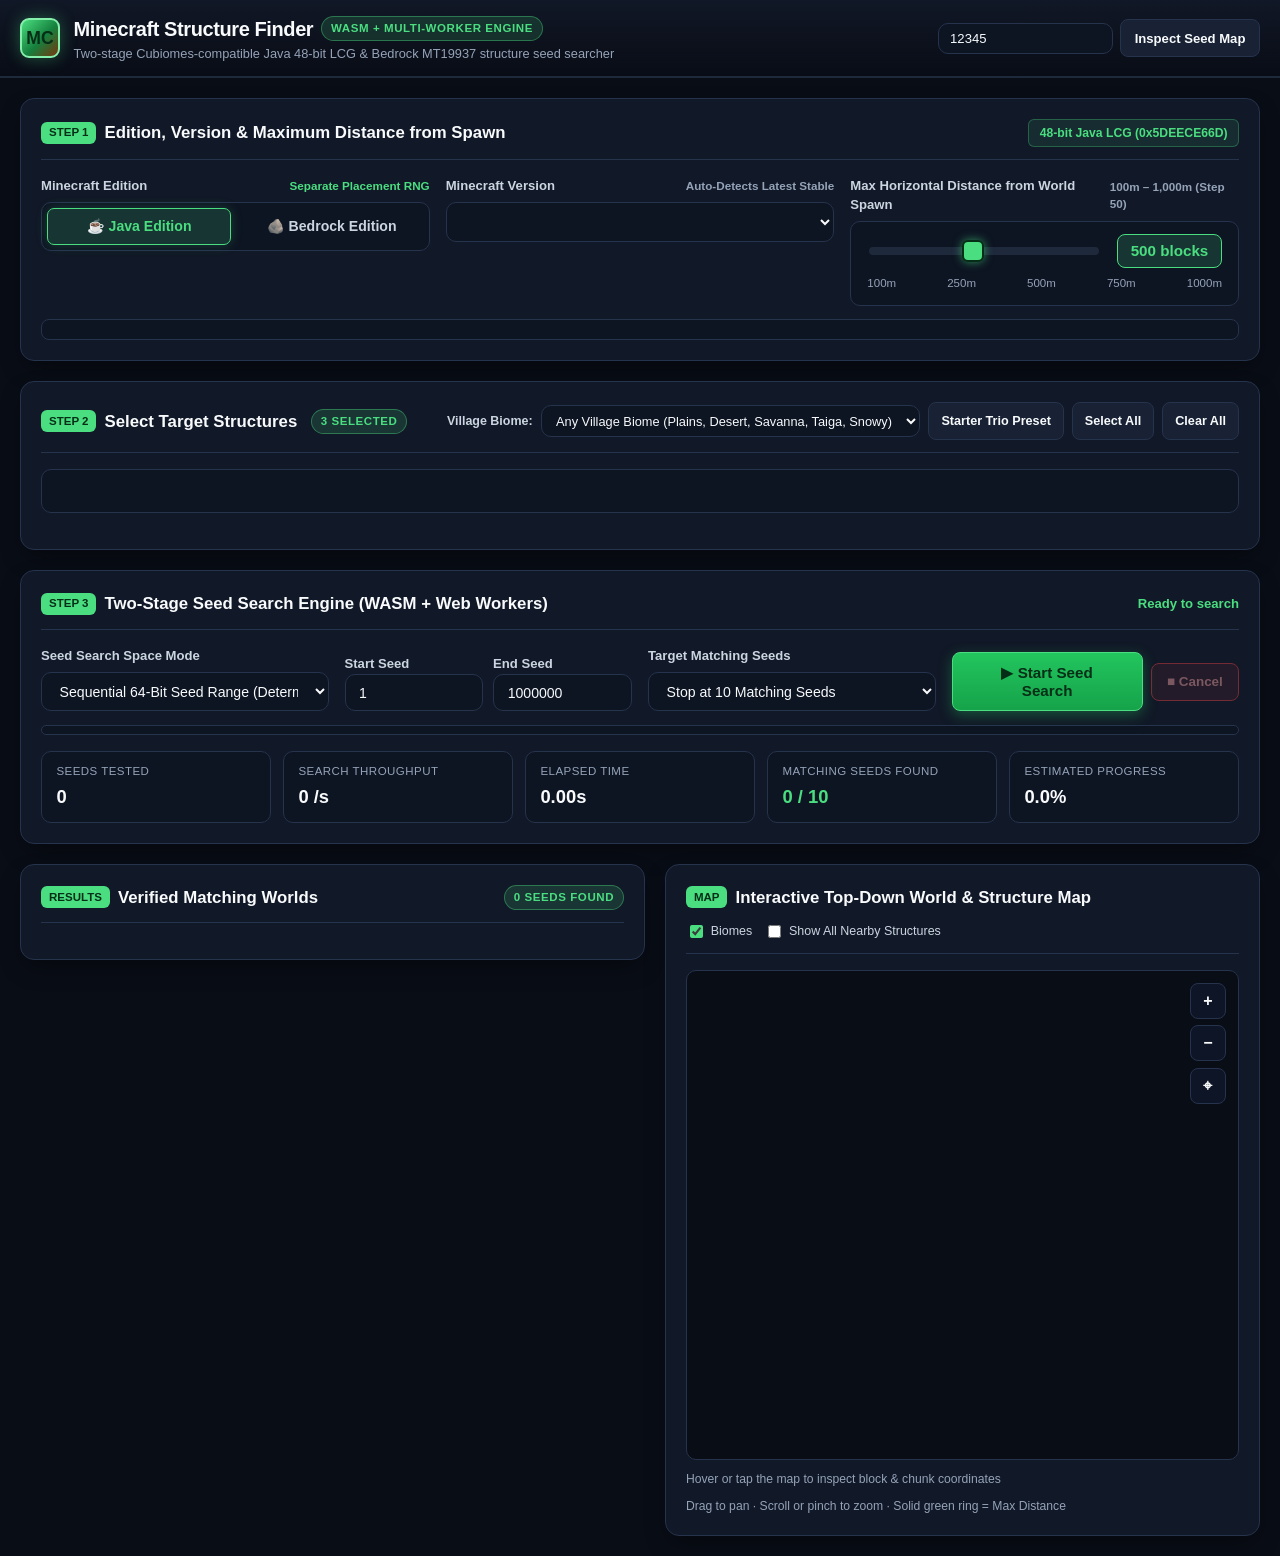
==== index.html @ a179c79e "Add files via upload" ====
<!DOCTYPE html>
<html lang="en">
<head>
  <meta charset="UTF-8" />
  <meta name="viewport" content="width=device-width, initial-scale=1.0" />
  <title>Minecraft Structure Finder — Accurate Java &amp; Bedrock Seed Search Engine</title>
  <link rel="stylesheet" href="styles.css" />
</head>
<body>
  <!-- Sticky Top Navigation Bar -->
  <header class="site-header">
    <div class="header-inner">
      <div class="brand-group">
        <div class="brand-cube" aria-hidden="true">MC</div>
        <div>
          <h1 class="brand-title">
            Minecraft Structure Finder
            <span class="brand-badge">WASM + Multi-Worker Engine</span>
          </h1>
          <p class="brand-subtitle">Two-stage Cubiomes-compatible Java 48-bit LCG &amp; Bedrock MT19937 structure seed searcher</p>
        </div>
      </div>

      <!-- Quick Direct Seed Inspector -->
      <div style="display:flex;align-items:center;gap:0.45rem;flex-wrap:wrap;">
        <input
          type="text"
          id="customInspectSeedInput"
          class="mc-input"
          value="12345"
          placeholder="Inspect specific seed..."
          aria-label="Inspect specific seed"
          style="width:175px;padding:0.45rem 0.7rem;font-size:0.82rem;"
        />
        <button type="button" id="btnInspectCustomSeed" class="mc-btn" style="padding:0.45rem 0.85rem;font-size:0.82rem;">
          Inspect Seed Map
        </button>
      </div>
    </div>
  </header>

  <main class="main-container">
    <!-- STEP 1 & 3: Edition, Version & Distance Configuration -->
    <section class="mc-panel" aria-labelledby="headingConfig">
      <div class="panel-header">
        <h2 id="headingConfig" class="panel-title">
          <span class="step-pill">Step 1</span>
          Edition, Version &amp; Maximum Distance from Spawn
        </h2>
        <span id="activeRngEngineLabel" style="font-size:0.76rem;color:#4ade80;font-weight:600;background:rgba(74,222,128,0.1);padding:0.22rem 0.65rem;border-radius:6px;border:1px solid rgba(74,222,128,0.3);">
          48-bit Java LCG (0x5DEECE66D)
        </span>
      </div>

      <div class="config-grid">
        <!-- Edition Toggle -->
        <div class="control-group">
          <label class="control-label">
            <span>Minecraft Edition</span>
            <span style="color:#4ade80;font-size:0.73rem;">Separate Placement RNG</span>
          </label>
          <div class="edition-toggle" role="group" aria-label="Minecraft Edition Selector">
            <button type="button" id="btnEditionJava" class="edition-btn active">
              <span>☕ Java Edition</span>
            </button>
            <button type="button" id="btnEditionBedrock" class="edition-btn">
              <span>🪨 Bedrock Edition</span>
            </button>
          </div>
        </div>

        <!-- Version Selector -->
        <div class="control-group">
          <label class="control-label" for="versionSelect">
            <span>Minecraft Version</span>
            <span style="color:#94a3b8;font-size:0.73rem;">Auto-Detects Latest Stable</span>
          </label>
          <select id="versionSelect" class="mc-select"></select>
        </div>

        <!-- Distance Slider (100 to 1000 blocks, step 50, default 500) -->
        <div class="control-group">
          <label class="control-label" for="distanceSlider">
            <span>Max Horizontal Distance from World Spawn</span>
            <span style="color:#94a3b8;font-size:0.73rem;">100m – 1,000m (Step 50)</span>
          </label>
          <div class="slider-box">
            <div class="slider-row">
              <input
                type="range"
                id="distanceSlider"
                class="mc-slider"
                min="100"
                max="1000"
                step="50"
                value="500"
              />
              <span id="distanceValueBadge" class="slider-value-badge">500 blocks</span>
            </div>
            <div class="slider-ticks">
              <span>100m</span>
              <span>250m</span>
              <span>500m</span>
              <span>750m</span>
              <span>1000m</span>
            </div>
          </div>
        </div>
      </div>

      <div id="activeVersionNotes" style="margin-top:0.85rem;font-size:0.79rem;color:#cbd5e1;background:#0d1422;padding:0.6rem 0.85rem;border-radius:8px;border:1px solid #26334d;"></div>
    </section>

    <!-- STEP 2: Visual Structure Selector with Authentic Minecraft Thumbnails -->
    <section class="mc-panel" aria-labelledby="headingStructures">
      <div class="panel-header">
        <h2 id="headingStructures" class="panel-title">
          <span class="step-pill">Step 2</span>
          Select Target Structures
          <span id="selectedCountBadge" class="brand-badge" style="margin-left:0.35rem;">3 Selected</span>
        </h2>

        <div class="btn-group">
          <label for="villageVariantSelect" style="font-size:0.78rem;color:#cbd5e1;font-weight:600;">Village Biome:</label>
          <select id="villageVariantSelect" class="mc-select" style="width:auto;padding:0.4rem 0.65rem;font-size:0.8rem;">
            <option value="any">Any Village Biome (Plains, Desert, Savanna, Taiga, Snowy)</option>
            <option value="plains">Plains / Meadow Village Only</option>
            <option value="desert">Desert Village Only</option>
            <option value="savanna">Savanna Village Only</option>
            <option value="taiga">Taiga Village Only</option>
            <option value="snowy">Snowy Village Only</option>
          </select>
          <button type="button" id="btnPresetStarter" class="mc-btn" style="padding:0.42rem 0.75rem;font-size:0.79rem;">
            Starter Trio Preset
          </button>
          <button type="button" id="btnSelectAllStructures" class="mc-btn" style="padding:0.42rem 0.75rem;font-size:0.79rem;">
            Select All
          </button>
          <button type="button" id="btnClearAllStructures" class="mc-btn" style="padding:0.42rem 0.75rem;font-size:0.79rem;">
            Clear All
          </button>
        </div>
      </div>

      <!-- Active Selection Bar -->
      <div id="selectedStructuresBar" class="selected-summary-bar" aria-live="polite"></div>

      <!-- Feasibility & Geometric Rule Alerts -->
      <div id="feasibilityWarningBox" class="hidden" style="margin-bottom:1rem;padding:0.7rem 0.9rem;background:rgba(250,204,21,0.1);border:1px solid rgba(250,204,21,0.4);border-radius:8px;color:#fef08a;font-size:0.8rem;"></div>

      <!-- 21-Structure Visual Gallery Grid -->
      <div id="structureGalleryGrid" class="structure-grid"></div>
    </section>

    <!-- STEP 3: Seed Search Engine Configuration & Live Telemetry -->
    <section class="mc-panel" aria-labelledby="headingEngine">
      <div class="panel-header">
        <h2 id="headingEngine" class="panel-title">
          <span class="step-pill">Step 3</span>
          Two-Stage Seed Search Engine (WASM + Web Workers)
        </h2>
        <span id="telemetryStatusText" style="font-size:0.82rem;font-weight:700;color:#4ade80;">Ready to search</span>
      </div>

      <div class="config-grid" style="align-items:end;">
        <div class="control-group">
          <label class="control-label" for="searchModeSelect">
            <span>Seed Search Space Mode</span>
          </label>
          <select id="searchModeSelect" class="mc-select">
            <option value="range">Sequential 64-Bit Seed Range (Deterministic)</option>
            <option value="random">Random 64-Bit World Seeds (Full Space Sampling)</option>
          </select>
        </div>

        <div id="seedRangeInputsWrap" class="control-group" style="display:grid;grid-template-columns:1fr 1fr;gap:0.6rem;">
          <div>
            <label class="control-label" for="startSeedInput"><span>Start Seed</span></label>
            <input type="text" id="startSeedInput" class="mc-input" value="1" />
          </div>
          <div>
            <label class="control-label" for="endSeedInput"><span>End Seed</span></label>
            <input type="text" id="endSeedInput" class="mc-input" value="1000000" />
          </div>
        </div>

        <div class="control-group">
          <label class="control-label" for="maxResultsSelect">
            <span>Target Matching Seeds</span>
          </label>
          <select id="maxResultsSelect" class="mc-select">
            <option value="5">Stop at 5 Matching Seeds</option>
            <option value="10" selected>Stop at 10 Matching Seeds</option>
            <option value="25">Stop at 25 Matching Seeds</option>
            <option value="50">Stop at 50 Matching Seeds</option>
          </select>
        </div>

        <div class="btn-group" style="justify-content:flex-end;">
          <button type="button" id="btnStartSearch" class="mc-btn mc-btn-primary" style="flex:1;">
            ▶ Start Seed Search
          </button>
          <button type="button" id="btnCancelSearch" class="mc-btn mc-btn-danger" disabled>
            ■ Cancel
          </button>
        </div>
      </div>

      <!-- Progress Bar -->
      <div class="progress-track" aria-label="Search progress">
        <div id="searchProgressFill" class="progress-fill"></div>
      </div>

      <!-- Live Telemetry Cards -->
      <div class="telemetry-grid">
        <div class="telemetry-card">
          <div class="telemetry-label">Seeds Tested</div>
          <div id="telemetrySeedsTested" class="telemetry-value">0</div>
        </div>
        <div class="telemetry-card">
          <div class="telemetry-label">Search Throughput</div>
          <div id="telemetrySeedsPerSec" class="telemetry-value">0 /s</div>
        </div>
        <div class="telemetry-card">
          <div class="telemetry-label">Elapsed Time</div>
          <div id="telemetryElapsedTime" class="telemetry-value">0.00s</div>
        </div>
        <div class="telemetry-card">
          <div class="telemetry-label">Matching Seeds Found</div>
          <div id="telemetryMatchCount" class="telemetry-value" style="color:#4ade80;">0 / 10</div>
        </div>
        <div class="telemetry-card">
          <div class="telemetry-label">Estimated Progress</div>
          <div id="telemetryProgressPct" class="telemetry-value">0.0%</div>
        </div>
      </div>
    </section>

    <!-- STEP 4: Results & Interactive Top-Down Map Workspace -->
    <div class="workspace-split">
      <!-- Left Column: Matching Seeds & Expandable Structure Breakdown -->
      <section class="mc-panel" aria-labelledby="headingResults">
        <div class="panel-header">
          <h2 id="headingResults" class="panel-title">
            <span class="step-pill">Results</span>
            Verified Matching Worlds
          </h2>
          <span id="resultsCountHeaderBadge" class="brand-badge">0 Seeds Found</span>
        </div>
        <div id="resultsListContainer" class="results-list"></div>
      </section>

      <!-- Right Column: Interactive Top-Down World Map -->
      <section id="mapSectionPanel" class="mc-panel" aria-labelledby="headingMap">
        <div class="panel-header">
          <h2 id="headingMap" class="panel-title">
            <span class="step-pill">Map</span>
            Interactive Top-Down World &amp; Structure Map
          </h2>
          <div style="display:flex;align-items:center;gap:0.75rem;font-size:0.78rem;color:#cbd5e1;">
            <label style="display:flex;align-items:center;gap:0.3rem;cursor:pointer;">
              <input type="checkbox" id="chkMapShowBiomes" checked style="accent-color:#4ade80;" />
              Biomes
            </label>
            <label style="display:flex;align-items:center;gap:0.3rem;cursor:pointer;">
              <input type="checkbox" id="chkMapShowAllNearby" style="accent-color:#4ade80;" />
              Show All Nearby Structures
            </label>
          </div>
        </div>

        <div class="map-viewport-wrap">
          <canvas id="seedMapCanvas"></canvas>
          <div class="map-overlay-controls">
            <button type="button" id="btnMapZoomIn" class="map-ctrl-btn" title="Zoom In" aria-label="Zoom In">+</button>
            <button type="button" id="btnMapZoomOut" class="map-ctrl-btn" title="Zoom Out" aria-label="Zoom Out">−</button>
            <button type="button" id="btnMapReset" class="map-ctrl-btn" title="Center on World Spawn" aria-label="Center on World Spawn">⌖</button>
          </div>
          <div id="mapHoverTooltip" class="map-tooltip hidden"></div>
        </div>

        <div style="display:flex;flex-wrap:wrap;align-items:center;justify-content:space-between;gap:0.5rem;margin-top:0.65rem;font-size:0.76rem;color:#94a3b8;">
          <span id="mapCursorCoords">Hover or tap the map to inspect block &amp; chunk coordinates</span>
          <span>Drag to pan · Scroll or pinch to zoom · Solid green ring = Max Distance</span>
        </div>
      </section>
    </div>
  </main>

  <div id="toastNotification" class="toast-notification hidden" role="status" aria-live="polite"></div>

  <!-- Modular Engine & Application Scripts -->
  <script src="engine/wasm/cubiomes_wasm_inline.js"></script>
  <script src="version-data.js"></script>
  <script src="structures.js"></script>
  <script src="search-worker.js"></script>
  <script src="map.js"></script>
  <script src="app.js"></script>
</body>
</html>
---- styles.css ----
/**
 * styles.css
 * Professional Minecraft-Inspired Dark Theme with Emerald Green Highlights
 * Fully responsive, mobile & tablet touch-friendly, zero horizontal overflow.
 */

:root {
  --bg-deep: #090d16;
  --bg-panel: #111827;
  --bg-card: #182234;
  --bg-card-hover: #1e2b42;
  --bg-input: #0d1422;
  --border-subtle: #26334d;
  --border-highlight: #4ade80;
  --mc-green: #4ade80;
  --mc-green-dark: #16a34a;
  --mc-green-glow: rgba(74, 222, 128, 0.22);
  --mc-amber: #facc15;
  --mc-orange: #fb923c;
  --mc-red: #ef4444;
  --mc-cyan: #22d3ee;
  --text-primary: #f8fafc;
  --text-secondary: #cbd5e1;
  --text-muted: #94a3b8;
  --radius-md: 10px;
  --radius-lg: 14px;
}

*, *::before, *::after {
  box-sizing: border-box;
}

html, body {
  margin: 0;
  padding: 0;
  width: 100%;
  max-width: 100vw;
  overflow-x: hidden;
  background-color: var(--bg-deep);
  color: var(--text-primary);
  font-family: 'Inter', -apple-system, BlinkMacSystemFont, "Segoe UI", Roboto, sans-serif;
  line-height: 1.5;
  -webkit-font-smoothing: antialiased;
}

/* Custom Scrollbar */
::-webkit-scrollbar {
  width: 8px;
  height: 8px;
}
::-webkit-scrollbar-track {
  background: var(--bg-deep);
}
::-webkit-scrollbar-thumb {
  background: #26334d;
  border-radius: 4px;
}
::-webkit-scrollbar-thumb:hover {
  background: var(--mc-green-dark);
}

/* Header */
.site-header {
  background: linear-gradient(180deg, rgba(17, 24, 39, 0.98) 0%, rgba(9, 13, 22, 0.95) 100%);
  border-bottom: 2px solid #1e293b;
  position: sticky;
  top: 0;
  z-index: 40;
  backdrop-filter: blur(10px);
}

.header-inner {
  max-width: 1380px;
  margin: 0 auto;
  padding: 0.85rem 1.25rem;
  display: flex;
  flex-wrap: wrap;
  align-items: center;
  justify-content: space-between;
  gap: 0.75rem;
}

.brand-group {
  display: flex;
  align-items: center;
  gap: 0.85rem;
}

.brand-cube {
  width: 40px;
  height: 40px;
  border-radius: 9px;
  background: linear-gradient(135deg, #4ade80 0%, #15803d 55%, #78350f 100%);
  border: 2px solid #86efac;
  box-shadow: 0 0 16px rgba(74, 222, 128, 0.35);
  display: flex;
  align-items: center;
  justify-content: center;
  font-weight: 900;
  font-size: 1.1rem;
  color: #052e16;
  flex-shrink: 0;
}

.brand-title {
  font-size: 1.25rem;
  font-weight: 800;
  letter-spacing: -0.02em;
  margin: 0;
  color: var(--text-primary);
  display: flex;
  align-items: center;
  gap: 0.5rem;
  flex-wrap: wrap;
}

.brand-badge {
  font-size: 0.72rem;
  font-weight: 700;
  text-transform: uppercase;
  letter-spacing: 0.05em;
  padding: 0.18rem 0.55rem;
  border-radius: 999px;
  background: rgba(74, 222, 128, 0.15);
  color: var(--mc-green);
  border: 1px solid rgba(74, 222, 128, 0.4);
}

.brand-subtitle {
  font-size: 0.8rem;
  color: var(--text-muted);
  margin: 0;
}

/* Main Container */
.main-container {
  max-width: 1380px;
  margin: 0 auto;
  padding: 1.25rem;
  display: flex;
  flex-direction: column;
  gap: 1.25rem;
}

/* Panel Styling */
.mc-panel {
  background: var(--bg-panel);
  border: 1px solid var(--border-subtle);
  border-radius: var(--radius-lg);
  padding: 1.25rem;
  box-shadow: 0 10px 25px -5px rgba(0, 0, 0, 0.45);
}

.panel-header {
  display: flex;
  flex-wrap: wrap;
  align-items: center;
  justify-content: space-between;
  gap: 0.75rem;
  margin-bottom: 1rem;
  padding-bottom: 0.75rem;
  border-bottom: 1px solid var(--border-subtle);
}

.panel-title {
  font-size: 1.05rem;
  font-weight: 700;
  margin: 0;
  display: flex;
  align-items: center;
  gap: 0.5rem;
  color: var(--text-primary);
}

.step-pill {
  background: var(--mc-green);
  color: #052e16;
  font-weight: 800;
  font-size: 0.72rem;
  padding: 0.15rem 0.5rem;
  border-radius: 6px;
  text-transform: uppercase;
}

/* Top Configuration Grid */
.config-grid {
  display: grid;
  grid-template-columns: repeat(auto-fit, minmax(280px, 1fr));
  gap: 1rem;
}

.control-group {
  display: flex;
  flex-direction: column;
  gap: 0.4rem;
}

.control-label {
  font-size: 0.82rem;
  font-weight: 600;
  color: var(--text-secondary);
  display: flex;
  align-items: center;
  justify-content: space-between;
}

/* Edition Segmented Toggle */
.edition-toggle {
  display: grid;
  grid-template-columns: 1fr 1fr;
  gap: 0.5rem;
  background: var(--bg-input);
  padding: 0.3rem;
  border-radius: var(--radius-md);
  border: 1px solid var(--border-subtle);
}

.edition-btn {
  appearance: none;
  border: 1px solid transparent;
  background: transparent;
  color: var(--text-secondary);
  font-weight: 700;
  font-size: 0.88rem;
  padding: 0.6rem 0.75rem;
  border-radius: 7px;
  cursor: pointer;
  transition: all 0.16s ease;
  display: flex;
  align-items: center;
  justify-content: center;
  gap: 0.4rem;
}

.edition-btn:hover {
  color: var(--text-primary);
  background: rgba(255, 255, 255, 0.04);
}

.edition-btn.active {
  background: rgba(74, 222, 128, 0.16);
  color: var(--mc-green);
  border-color: var(--mc-green);
  box-shadow: 0 0 12px var(--mc-green-glow);
}

/* Inputs & Selects */
.mc-select, .mc-input {
  width: 100%;
  background: var(--bg-input);
  color: var(--text-primary);
  border: 1px solid var(--border-subtle);
  border-radius: var(--radius-md);
  padding: 0.62rem 0.85rem;
  font-size: 0.88rem;
  font-family: inherit;
  transition: border-color 0.15s ease;
}

.mc-select:focus, .mc-input:focus {
  outline: none;
  border-color: var(--mc-green);
  box-shadow: 0 0 0 2px var(--mc-green-glow);
}

/* Distance Slider Box */
.slider-box {
  background: var(--bg-input);
  border: 1px solid var(--border-subtle);
  border-radius: var(--radius-md);
  padding: 0.75rem 1rem;
  display: flex;
  flex-direction: column;
  gap: 0.45rem;
}

.slider-row {
  display: flex;
  align-items: center;
  gap: 1rem;
}

.mc-slider {
  flex: 1;
  -webkit-appearance: none;
  appearance: none;
  height: 8px;
  background: #1e293b;
  border-radius: 999px;
  outline: none;
  cursor: pointer;
}

.mc-slider::-webkit-slider-thumb {
  -webkit-appearance: none;
  appearance: none;
  width: 22px;
  height: 22px;
  border-radius: 6px;
  background: var(--mc-green);
  border: 2px solid #052e16;
  box-shadow: 0 0 10px rgba(74, 222, 128, 0.6);
  cursor: pointer;
  transition: transform 0.12s ease;
}

.mc-slider::-webkit-slider-thumb:hover {
  transform: scale(1.1);
}

.slider-value-badge {
  background: rgba(74, 222, 128, 0.16);
  color: var(--mc-green);
  border: 1px solid var(--mc-green);
  font-weight: 800;
  font-size: 0.95rem;
  padding: 0.28rem 0.7rem;
  border-radius: 8px;
  min-width: 105px;
  text-align: center;
  font-variant-numeric: tabular-nums;
}

.slider-ticks {
  display: flex;
  justify-content: space-between;
  font-size: 0.72rem;
  color: var(--text-muted);
}

/* Structure Gallery Grid */
.structure-toolbar {
  display: flex;
  flex-wrap: wrap;
  align-items: center;
  justify-content: space-between;
  gap: 0.75rem;
  margin-bottom: 1rem;
}

.btn-group {
  display: flex;
  flex-wrap: wrap;
  align-items: center;
  gap: 0.5rem;
}

.mc-btn {
  appearance: none;
  border: 1px solid var(--border-subtle);
  background: var(--bg-card);
  color: var(--text-primary);
  font-weight: 600;
  font-size: 0.84rem;
  padding: 0.55rem 0.95rem;
  border-radius: 8px;
  cursor: pointer;
  transition: all 0.15s ease;
  display: inline-flex;
  align-items: center;
  justify-content: center;
  gap: 0.4rem;
  min-height: 38px;
}

.mc-btn:hover:not(:disabled) {
  background: var(--bg-card-hover);
  border-color: #475569;
}

.mc-btn:disabled {
  opacity: 0.45;
  cursor: not-allowed;
}

.mc-btn-primary {
  background: linear-gradient(180deg, #22c55e 0%, #16a34a 100%);
  color: #052e16;
  border-color: #4ade80;
  font-weight: 800;
  font-size: 0.95rem;
  padding: 0.7rem 1.35rem;
  box-shadow: 0 4px 14px rgba(34, 197, 94, 0.35);
}

.mc-btn-primary:hover:not(:disabled) {
  background: linear-gradient(180deg, #4ade80 0%, #22c55e 100%);
  border-color: #86efac;
}

.mc-btn-danger {
  background: rgba(239, 68, 68, 0.18);
  color: #fca5a5;
  border-color: #ef4444;
  font-weight: 700;
}

.mc-btn-danger:hover:not(:disabled) {
  background: rgba(239, 68, 68, 0.3);
}

.structure-grid {
  display: grid;
  grid-template-columns: repeat(auto-fill, minmax(195px, 1fr));
  gap: 0.85rem;
}

.structure-card {
  background: var(--bg-card);
  border: 2px solid var(--border-subtle);
  border-radius: var(--radius-md);
  overflow: hidden;
  cursor: pointer;
  transition: all 0.16s ease;
  display: flex;
  flex-direction: column;
  position: relative;
  user-select: none;
}

.structure-card:hover {
  transform: translateY(-2px);
  border-color: #475569;
  background: var(--bg-card-hover);
}

.structure-card.selected {
  border-color: var(--mc-green);
  background: linear-gradient(180deg, rgba(74, 222, 128, 0.12) 0%, rgba(24, 34, 52, 0.95) 100%);
  box-shadow: 0 0 16px var(--mc-green-glow);
}

.structure-card.unsupported {
  opacity: 0.42;
  cursor: not-allowed;
  filter: grayscale(0.75);
}

.structure-thumb-wrap {
  width: 100%;
  height: 112px;
  background: #090d16;
  position: relative;
  overflow: hidden;
  border-bottom: 1px solid var(--border-subtle);
}

.structure-thumb {
  width: 100%;
  height: 100%;
  object-fit: cover;
  display: block;
  transition: transform 0.22s ease;
}

.structure-card:hover .structure-thumb {
  transform: scale(1.04);
}

.structure-check-badge {
  position: absolute;
  top: 8px;
  left: 8px;
  width: 24px;
  height: 24px;
  border-radius: 6px;
  background: rgba(9, 13, 22, 0.85);
  border: 2px solid #64748b;
  display: flex;
  align-items: center;
  justify-content: center;
  transition: all 0.14s ease;
}

.structure-card.selected .structure-check-badge {
  background: var(--mc-green);
  border-color: #052e16;
  color: #052e16;
}

.structure-dim-tag {
  position: absolute;
  top: 8px;
  right: 8px;
  font-size: 0.66rem;
  font-weight: 700;
  text-transform: uppercase;
  padding: 0.12rem 0.45rem;
  border-radius: 4px;
  background: rgba(9, 13, 22, 0.82);
  color: var(--text-secondary);
  border: 1px solid rgba(255, 255, 255, 0.14);
}

.structure-card-body {
  padding: 0.65rem 0.75rem;
  display: flex;
  flex-direction: column;
  gap: 0.2rem;
  flex: 1;
}

.structure-name {
  font-size: 0.9rem;
  font-weight: 700;
  color: var(--text-primary);
  margin: 0;
  display: flex;
  align-items: center;
  justify-content: space-between;
}

.structure-sub {
  font-size: 0.73rem;
  color: var(--text-muted);
  margin: 0;
  line-height: 1.3;
}

.structure-meta {
  margin-top: 0.35rem;
  padding-top: 0.35rem;
  border-top: 1px solid rgba(255, 255, 255, 0.06);
  display: flex;
  align-items: center;
  justify-content: space-between;
  font-size: 0.7rem;
  color: var(--text-secondary);
}

/* Selected Summary Chips */
.selected-summary-bar {
  display: flex;
  flex-wrap: wrap;
  align-items: center;
  gap: 0.45rem;
  padding: 0.65rem 0.85rem;
  background: var(--bg-input);
  border: 1px solid var(--border-subtle);
  border-radius: var(--radius-md);
  margin-bottom: 1rem;
  min-height: 44px;
}

.selected-chip {
  display: inline-flex;
  align-items: center;
  gap: 0.35rem;
  padding: 0.22rem 0.6rem;
  border-radius: 999px;
  background: rgba(74, 222, 128, 0.15);
  border: 1px solid rgba(74, 222, 128, 0.45);
  color: var(--mc-green);
  font-size: 0.76rem;
  font-weight: 600;
}

.selected-chip button {
  background: none;
  border: none;
  color: var(--mc-green);
  cursor: pointer;
  font-weight: 800;
  padding: 0 2px;
}

/* Search Engine Status & Telemetry Bar */
.telemetry-grid {
  display: grid;
  grid-template-columns: repeat(auto-fit, minmax(155px, 1fr));
  gap: 0.75rem;
  margin-top: 1rem;
}

.telemetry-card {
  background: var(--bg-input);
  border: 1px solid var(--border-subtle);
  border-radius: var(--radius-md);
  padding: 0.7rem 0.9rem;
}

.telemetry-label {
  font-size: 0.72rem;
  text-transform: uppercase;
  letter-spacing: 0.04em;
  color: var(--text-muted);
}

.telemetry-value {
  font-size: 1.15rem;
  font-weight: 800;
  color: var(--text-primary);
  font-variant-numeric: tabular-nums;
  margin-top: 0.15rem;
}

.progress-track {
  width: 100%;
  height: 10px;
  background: var(--bg-input);
  border: 1px solid var(--border-subtle);
  border-radius: 999px;
  overflow: hidden;
  margin-top: 0.85rem;
}

.progress-fill {
  height: 100%;
  background: linear-gradient(90deg, #16a34a 0%, #4ade80 50%, #22d3ee 100%);
  width: 0%;
  transition: width 0.15s ease;
}

/* Results & Map Split Layout */
.workspace-split {
  display: grid;
  grid-template-columns: 1.05fr 1fr;
  gap: 1.25rem;
  align-items: start;
}

@media (max-width: 1024px) {
  .workspace-split {
    grid-template-columns: 1fr;
  }
}

.results-list {
  display: flex;
  flex-direction: column;
  gap: 0.85rem;
  max-height: 680px;
  overflow-y: auto;
  padding-right: 4px;
}

.result-card {
  background: var(--bg-card);
  border: 1px solid var(--border-subtle);
  border-radius: var(--radius-md);
  padding: 1rem;
  transition: border-color 0.15s ease;
}

.result-card.active-map-seed {
  border-color: var(--mc-green);
  box-shadow: 0 0 14px var(--mc-green-glow);
}

.result-header {
  display: flex;
  flex-wrap: wrap;
  align-items: center;
  justify-content: space-between;
  gap: 0.6rem;
  margin-bottom: 0.75rem;
}

.seed-number-box {
  font-family: ui-monospace, SFMono-Regular, Menlo, Monaco, Consolas, monospace;
  font-size: 1.05rem;
  font-weight: 800;
  color: var(--mc-green);
  background: rgba(9, 13, 22, 0.75);
  padding: 0.25rem 0.65rem;
  border-radius: 6px;
  border: 1px solid rgba(74, 222, 128, 0.35);
  word-break: break-all;
}

.verification-pill {
  font-size: 0.72rem;
  font-weight: 700;
  padding: 0.2rem 0.55rem;
  border-radius: 999px;
  display: inline-flex;
  align-items: center;
  gap: 0.3rem;
}

.verification-pill.verified {
  background: rgba(74, 222, 128, 0.16);
  color: #4ade80;
  border: 1px solid rgba(74, 222, 128, 0.45);
}

.verification-pill.terrain_dependent {
  background: rgba(250, 204, 21, 0.16);
  color: #facc15;
  border: 1px solid rgba(250, 204, 21, 0.45);
}

.verification-pill.decorator_unverified {
  background: rgba(251, 146, 60, 0.16);
  color: #fb923c;
  border: 1px solid rgba(251, 146, 60, 0.45);
}

.structure-table {
  width: 100%;
  border-collapse: collapse;
  font-size: 0.81rem;
  margin-top: 0.5rem;
}

.structure-table th {
  text-align: left;
  color: var(--text-muted);
  font-weight: 600;
  padding: 0.4rem 0.5rem;
  border-bottom: 1px solid var(--border-subtle);
}

.structure-table td {
  padding: 0.48rem 0.5rem;
  border-bottom: 1px solid rgba(255, 255, 255, 0.05);
  color: var(--text-secondary);
}

/* Map Container */
.map-viewport-wrap {
  position: relative;
  width: 100%;
  height: 490px;
  background: #090d16;
  border: 1px solid var(--border-subtle);
  border-radius: var(--radius-md);
  overflow: hidden;
}

#seedMapCanvas {
  display: block;
  width: 100%;
  height: 100%;
  cursor: grab;
  touch-action: none;
}

.map-overlay-controls {
  position: absolute;
  top: 12px;
  right: 12px;
  display: flex;
  flex-direction: column;
  gap: 0.4rem;
  z-index: 10;
}

.map-ctrl-btn {
  width: 36px;
  height: 36px;
  border-radius: 8px;
  background: rgba(15, 23, 42, 0.9);
  border: 1px solid var(--border-subtle);
  color: var(--text-primary);
  font-weight: 800;
  font-size: 1rem;
  cursor: pointer;
  display: flex;
  align-items: center;
  justify-content: center;
}

.map-ctrl-btn:hover {
  border-color: var(--mc-green);
  color: var(--mc-green);
}

.map-tooltip {
  position: absolute;
  pointer-events: none;
  background: rgba(15, 23, 42, 0.95);
  border: 1px solid var(--mc-green);
  border-radius: 8px;
  padding: 0.55rem 0.75rem;
  box-shadow: 0 8px 20px rgba(0, 0, 0, 0.6);
  z-index: 20;
  min-width: 180px;
}

.hidden {
  display: none !important;
}

/* Toast Notification */
.toast-notification {
  position: fixed;
  bottom: 20px;
  right: 20px;
  background: #052e16;
  color: #4ade80;
  border: 1px solid #4ade80;
  border-radius: 10px;
  padding: 0.75rem 1.15rem;
  font-weight: 700;
  font-size: 0.86rem;
  box-shadow: 0 10px 25px rgba(0, 0, 0, 0.65);
  z-index: 100;
  transition: opacity 0.2s ease, transform 0.2s ease;
}

@media (max-width: 640px) {
  .main-container {
    padding: 0.75rem;
  }
  .mc-panel {
    padding: 0.95rem;
  }
  .structure-grid {
    grid-template-columns: repeat(auto-fill, minmax(145px, 1fr));
  }
  .map-viewport-wrap {
    height: 370px;
  }
}
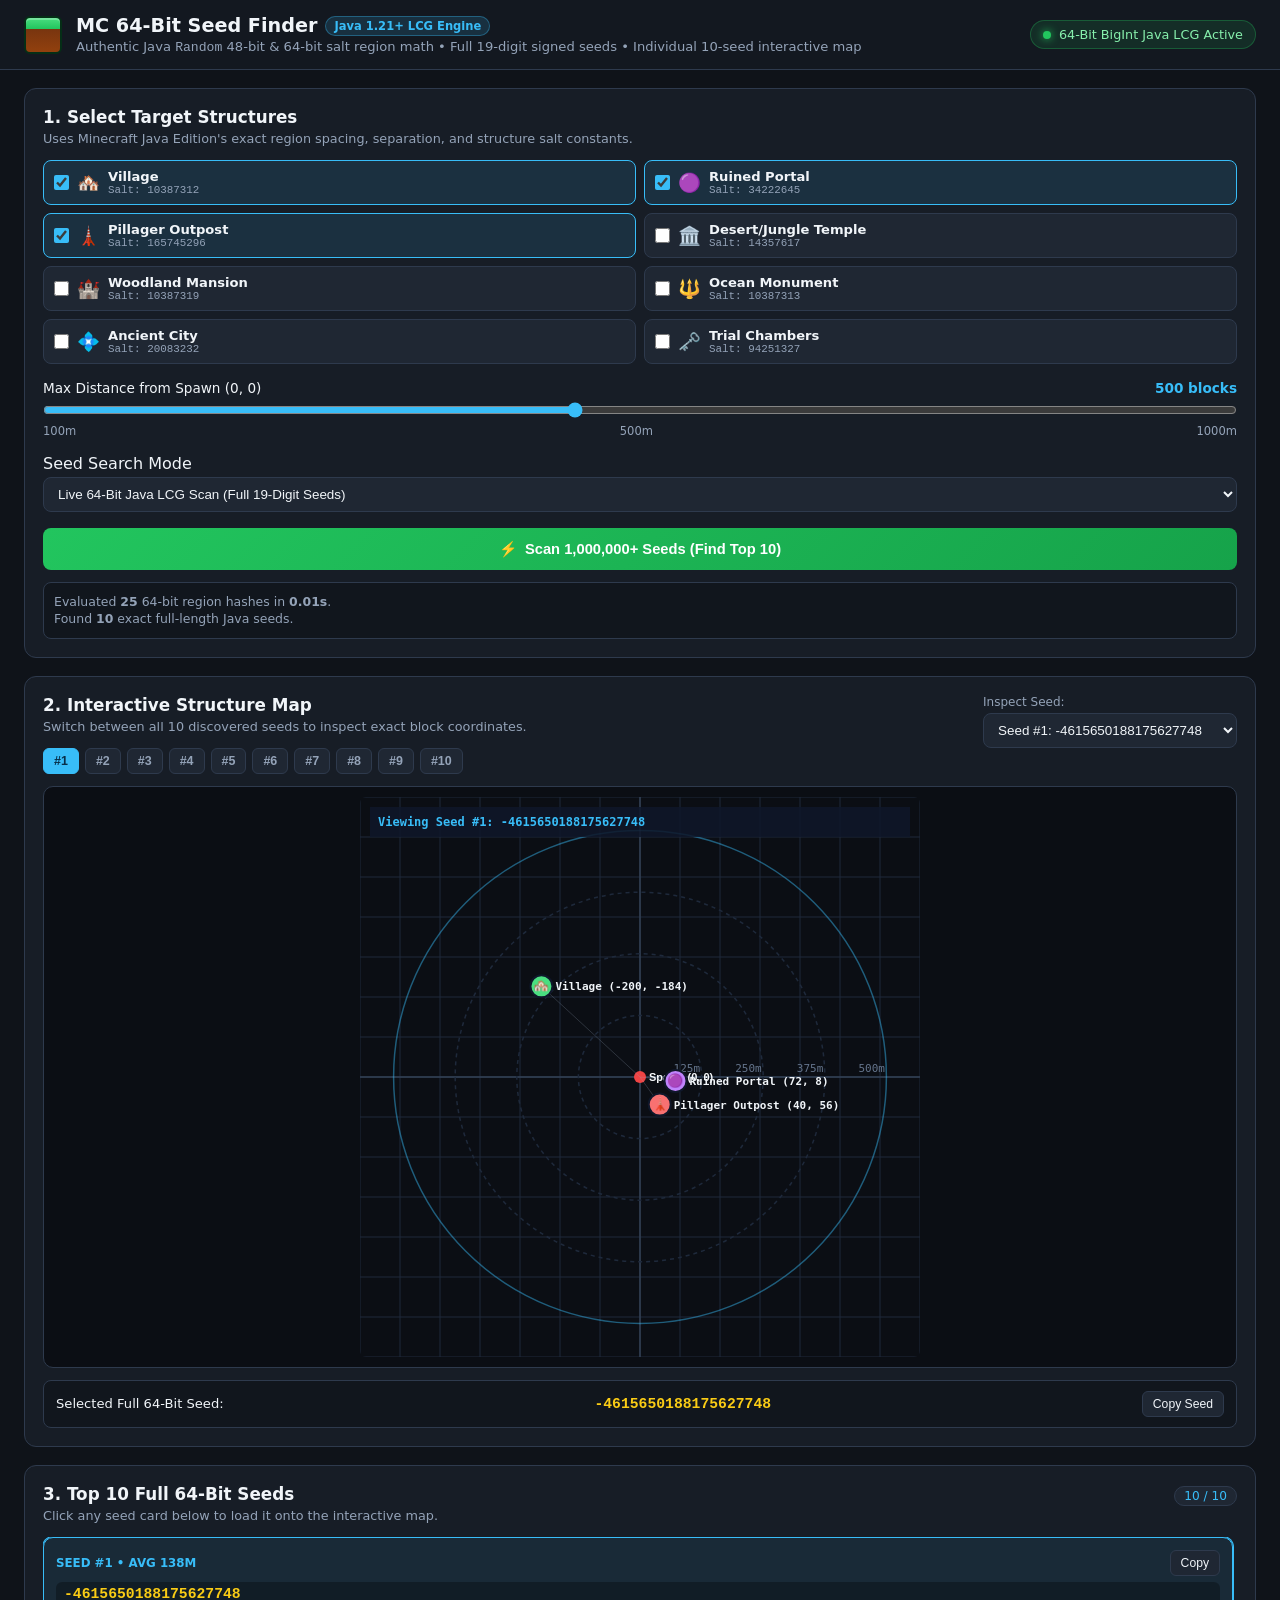
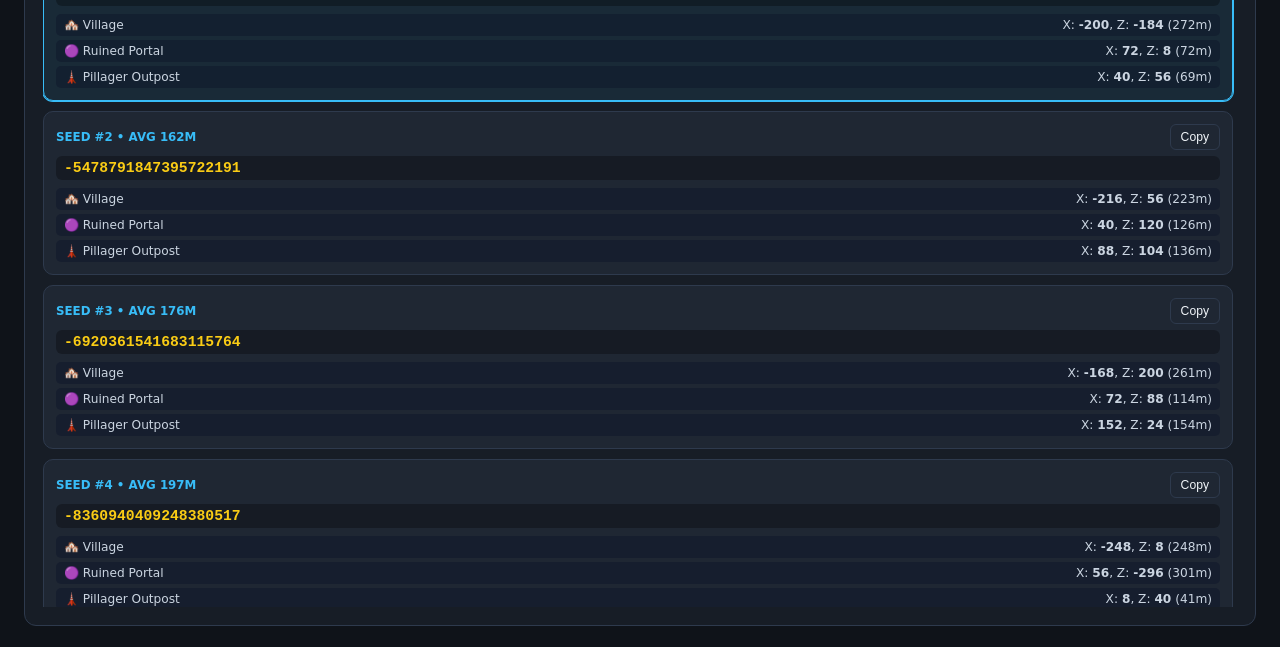
==== commit 4806f8b3: "Add files via upload" ====
--- a/index.html
+++ b/index.html
@@ -3,298 +3,110 @@
 <head>
   <meta charset="UTF-8" />
   <meta name="viewport" content="width=device-width, initial-scale=1.0" />
-  <title>Minecraft Structure Finder — Accurate Java &amp; Bedrock Seed Search Engine</title>
-  <link rel="stylesheet" href="styles.css" />
+  <title>Minecraft Java 1.21+ Exact 64-Bit Seed Finder & Structure Radar</title>
+  <link rel="stylesheet" href="style.css" />
 </head>
 <body>
-  <!-- Sticky Top Navigation Bar -->
-  <header class="site-header">
-    <div class="header-inner">
-      <div class="brand-group">
-        <div class="brand-cube" aria-hidden="true">MC</div>
-        <div>
-          <h1 class="brand-title">
-            Minecraft Structure Finder
-            <span class="brand-badge">WASM + Multi-Worker Engine</span>
-          </h1>
-          <p class="brand-subtitle">Two-stage Cubiomes-compatible Java 48-bit LCG &amp; Bedrock MT19937 structure seed searcher</p>
+  <header class="top-bar">
+    <div class="brand">
+      <div class="mc-cube"></div>
+      <div>
+        <h1>MC 64-Bit Seed Finder <span class="badge">Java 1.21+ LCG Engine</span></h1>
+        <p>Authentic Java <code>Random</code> 48-bit &amp; 64-bit salt region math • Full 19-digit signed seeds • Individual 10-seed interactive map</p>
+      </div>
+    </div>
+    <div class="engine-status">
+      <span class="dot"></span> 64-Bit BigInt Java LCG Active
+    </div>
+  </header>
+
+  <main class="container">
+    <!-- Left Panel: Search Filters -->
+    <section class="panel controls-panel">
+      <h2>1. Select Target Structures</h2>
+      <p class="hint">Uses Minecraft Java Edition's exact region spacing, separation, and structure salt constants.</p>
+
+      <div class="structure-grid" id="structureList">
+        <!-- Populated by app.js -->
+      </div>
+
+      <div class="control-group">
+        <div class="slider-header">
+          <label for="radiusSlider">Max Distance from Spawn (0, 0)</label>
+          <span class="radius-val" id="radiusValue">500 blocks</span>
+        </div>
+        <input type="range" id="radiusSlider" min="100" max="1000" step="25" value="500" />
+        <div class="range-labels">
+          <span>100m</span>
+          <span>500m</span>
+          <span>1000m</span>
         </div>
       </div>
 
-      <!-- Quick Direct Seed Inspector -->
-      <div style="display:flex;align-items:center;gap:0.45rem;flex-wrap:wrap;">
-        <input
-          type="text"
-          id="customInspectSeedInput"
-          class="mc-input"
-          value="12345"
-          placeholder="Inspect specific seed..."
-          aria-label="Inspect specific seed"
-          style="width:175px;padding:0.45rem 0.7rem;font-size:0.82rem;"
-        />
-        <button type="button" id="btnInspectCustomSeed" class="mc-btn" style="padding:0.45rem 0.85rem;font-size:0.82rem;">
-          Inspect Seed Map
-        </button>
-      </div>
-    </div>
-  </header>
-
-  <main class="main-container">
-    <!-- STEP 1 & 3: Edition, Version & Distance Configuration -->
-    <section class="mc-panel" aria-labelledby="headingConfig">
-      <div class="panel-header">
-        <h2 id="headingConfig" class="panel-title">
-          <span class="step-pill">Step 1</span>
-          Edition, Version &amp; Maximum Distance from Spawn
-        </h2>
-        <span id="activeRngEngineLabel" style="font-size:0.76rem;color:#4ade80;font-weight:600;background:rgba(74,222,128,0.1);padding:0.22rem 0.65rem;border-radius:6px;border:1px solid rgba(74,222,128,0.3);">
-          48-bit Java LCG (0x5DEECE66D)
-        </span>
+      <div class="control-group">
+        <label for="seedMode">Seed Search Mode</label>
+        <select id="seedMode" class="select-input">
+          <option value="lcg_live">Live 64-Bit Java LCG Scan (Full 19-Digit Seeds)</option>
+          <option value="verified_db">Verified Speedrun &amp; Showcase Seeds (1.21+)</option>
+        </select>
       </div>
 
-      <div class="config-grid">
-        <!-- Edition Toggle -->
-        <div class="control-group">
-          <label class="control-label">
-            <span>Minecraft Edition</span>
-            <span style="color:#4ade80;font-size:0.73rem;">Separate Placement RNG</span>
-          </label>
-          <div class="edition-toggle" role="group" aria-label="Minecraft Edition Selector">
-            <button type="button" id="btnEditionJava" class="edition-btn active">
-              <span>☕ Java Edition</span>
-            </button>
-            <button type="button" id="btnEditionBedrock" class="edition-btn">
-              <span>🪨 Bedrock Edition</span>
-            </button>
-          </div>
+      <button id="searchBtn" class="btn-primary">
+        <span class="btn-icon">⚡</span> Scan 1,000,000+ Seeds (Find Top 10)
+      </button>
+
+      <div class="stats-bar" id="scanStats">
+        Ready to compute 64-bit Java structure regions.
+      </div>
+    </section>
+
+    <!-- Middle Panel: Interactive Structure Map for Each of the 10 Seeds -->
+    <section class="panel map-panel">
+      <div class="map-header">
+        <div>
+          <h2>2. Interactive Structure Map</h2>
+          <p class="hint">Switch between all 10 discovered seeds to inspect exact block coordinates.</p>
         </div>
-
-        <!-- Version Selector -->
-        <div class="control-group">
-          <label class="control-label" for="versionSelect">
-            <span>Minecraft Version</span>
-            <span style="color:#94a3b8;font-size:0.73rem;">Auto-Detects Latest Stable</span>
-          </label>
-          <select id="versionSelect" class="mc-select"></select>
-        </div>
-
-        <!-- Distance Slider (100 to 1000 blocks, step 50, default 500) -->
-        <div class="control-group">
-          <label class="control-label" for="distanceSlider">
-            <span>Max Horizontal Distance from World Spawn</span>
-            <span style="color:#94a3b8;font-size:0.73rem;">100m – 1,000m (Step 50)</span>
-          </label>
-          <div class="slider-box">
-            <div class="slider-row">
-              <input
-                type="range"
-                id="distanceSlider"
-                class="mc-slider"
-                min="100"
-                max="1000"
-                step="50"
-                value="500"
-              />
-              <span id="distanceValueBadge" class="slider-value-badge">500 blocks</span>
-            </div>
-            <div class="slider-ticks">
-              <span>100m</span>
-              <span>250m</span>
-              <span>500m</span>
-              <span>750m</span>
-              <span>1000m</span>
-            </div>
-          </div>
+        <div class="seed-switcher">
+          <label for="activeSeedSelect">Inspect Seed:</label>
+          <select id="activeSeedSelect" class="select-input" disabled>
+            <option value="0">Run a search first...</option>
+          </select>
         </div>
       </div>
 
-      <div id="activeVersionNotes" style="margin-top:0.85rem;font-size:0.79rem;color:#cbd5e1;background:#0d1422;padding:0.6rem 0.85rem;border-radius:8px;border:1px solid #26334d;"></div>
+      <!-- Quick 1-10 Pill Selector -->
+      <div class="seed-pills" id="seedPills"></div>
+
+      <div class="canvas-wrapper">
+        <canvas id="radarCanvas" width="560" height="560"></canvas>
+        <div id="mapTooltip" class="tooltip hidden"></div>
+      </div>
+
+      <div class="active-seed-bar" id="activeSeedBanner">
+        <span>Selected Full 64-Bit Seed:</span>
+        <code id="bannerSeedText">—</code>
+        <button id="copyBannerBtn" class="btn-small" disabled>Copy Seed</button>
+      </div>
     </section>
 
-    <!-- STEP 2: Visual Structure Selector with Authentic Minecraft Thumbnails -->
-    <section class="mc-panel" aria-labelledby="headingStructures">
-      <div class="panel-header">
-        <h2 id="headingStructures" class="panel-title">
-          <span class="step-pill">Step 2</span>
-          Select Target Structures
-          <span id="selectedCountBadge" class="brand-badge" style="margin-left:0.35rem;">3 Selected</span>
-        </h2>
+    <!-- Right Panel: Top 10 Full 64-Bit Seed Results -->
+    <section class="panel results-panel">
+      <div class="results-header">
+        <h2>3. Top 10 Full 64-Bit Seeds</h2>
+        <span class="count-pill" id="resultCount">0 / 10</span>
+      </div>
+      <p class="hint">Click any seed card below to load it onto the interactive map.</p>
 
-        <div class="btn-group">
-          <label for="villageVariantSelect" style="font-size:0.78rem;color:#cbd5e1;font-weight:600;">Village Biome:</label>
-          <select id="villageVariantSelect" class="mc-select" style="width:auto;padding:0.4rem 0.65rem;font-size:0.8rem;">
-            <option value="any">Any Village Biome (Plains, Desert, Savanna, Taiga, Snowy)</option>
-            <option value="plains">Plains / Meadow Village Only</option>
-            <option value="desert">Desert Village Only</option>
-            <option value="savanna">Savanna Village Only</option>
-            <option value="taiga">Taiga Village Only</option>
-            <option value="snowy">Snowy Village Only</option>
-          </select>
-          <button type="button" id="btnPresetStarter" class="mc-btn" style="padding:0.42rem 0.75rem;font-size:0.79rem;">
-            Starter Trio Preset
-          </button>
-          <button type="button" id="btnSelectAllStructures" class="mc-btn" style="padding:0.42rem 0.75rem;font-size:0.79rem;">
-            Select All
-          </button>
-          <button type="button" id="btnClearAllStructures" class="mc-btn" style="padding:0.42rem 0.75rem;font-size:0.79rem;">
-            Clear All
-          </button>
-        </div>
-      </div>
-
-      <!-- Active Selection Bar -->
-      <div id="selectedStructuresBar" class="selected-summary-bar" aria-live="polite"></div>
-
-      <!-- Feasibility & Geometric Rule Alerts -->
-      <div id="feasibilityWarningBox" class="hidden" style="margin-bottom:1rem;padding:0.7rem 0.9rem;background:rgba(250,204,21,0.1);border:1px solid rgba(250,204,21,0.4);border-radius:8px;color:#fef08a;font-size:0.8rem;"></div>
-
-      <!-- 21-Structure Visual Gallery Grid -->
-      <div id="structureGalleryGrid" class="structure-grid"></div>
-    </section>
-
-    <!-- STEP 3: Seed Search Engine Configuration & Live Telemetry -->
-    <section class="mc-panel" aria-labelledby="headingEngine">
-      <div class="panel-header">
-        <h2 id="headingEngine" class="panel-title">
-          <span class="step-pill">Step 3</span>
-          Two-Stage Seed Search Engine (WASM + Web Workers)
-        </h2>
-        <span id="telemetryStatusText" style="font-size:0.82rem;font-weight:700;color:#4ade80;">Ready to search</span>
-      </div>
-
-      <div class="config-grid" style="align-items:end;">
-        <div class="control-group">
-          <label class="control-label" for="searchModeSelect">
-            <span>Seed Search Space Mode</span>
-          </label>
-          <select id="searchModeSelect" class="mc-select">
-            <option value="range">Sequential 64-Bit Seed Range (Deterministic)</option>
-            <option value="random">Random 64-Bit World Seeds (Full Space Sampling)</option>
-          </select>
-        </div>
-
-        <div id="seedRangeInputsWrap" class="control-group" style="display:grid;grid-template-columns:1fr 1fr;gap:0.6rem;">
-          <div>
-            <label class="control-label" for="startSeedInput"><span>Start Seed</span></label>
-            <input type="text" id="startSeedInput" class="mc-input" value="1" />
-          </div>
-          <div>
-            <label class="control-label" for="endSeedInput"><span>End Seed</span></label>
-            <input type="text" id="endSeedInput" class="mc-input" value="1000000" />
-          </div>
-        </div>
-
-        <div class="control-group">
-          <label class="control-label" for="maxResultsSelect">
-            <span>Target Matching Seeds</span>
-          </label>
-          <select id="maxResultsSelect" class="mc-select">
-            <option value="5">Stop at 5 Matching Seeds</option>
-            <option value="10" selected>Stop at 10 Matching Seeds</option>
-            <option value="25">Stop at 25 Matching Seeds</option>
-            <option value="50">Stop at 50 Matching Seeds</option>
-          </select>
-        </div>
-
-        <div class="btn-group" style="justify-content:flex-end;">
-          <button type="button" id="btnStartSearch" class="mc-btn mc-btn-primary" style="flex:1;">
-            ▶ Start Seed Search
-          </button>
-          <button type="button" id="btnCancelSearch" class="mc-btn mc-btn-danger" disabled>
-            ■ Cancel
-          </button>
-        </div>
-      </div>
-
-      <!-- Progress Bar -->
-      <div class="progress-track" aria-label="Search progress">
-        <div id="searchProgressFill" class="progress-fill"></div>
-      </div>
-
-      <!-- Live Telemetry Cards -->
-      <div class="telemetry-grid">
-        <div class="telemetry-card">
-          <div class="telemetry-label">Seeds Tested</div>
-          <div id="telemetrySeedsTested" class="telemetry-value">0</div>
-        </div>
-        <div class="telemetry-card">
-          <div class="telemetry-label">Search Throughput</div>
-          <div id="telemetrySeedsPerSec" class="telemetry-value">0 /s</div>
-        </div>
-        <div class="telemetry-card">
-          <div class="telemetry-label">Elapsed Time</div>
-          <div id="telemetryElapsedTime" class="telemetry-value">0.00s</div>
-        </div>
-        <div class="telemetry-card">
-          <div class="telemetry-label">Matching Seeds Found</div>
-          <div id="telemetryMatchCount" class="telemetry-value" style="color:#4ade80;">0 / 10</div>
-        </div>
-        <div class="telemetry-card">
-          <div class="telemetry-label">Estimated Progress</div>
-          <div id="telemetryProgressPct" class="telemetry-value">0.0%</div>
+      <div class="results-list" id="resultsList">
+        <div class="empty-state">
+          Select structures and click <strong>Scan 1,000,000+ Seeds</strong> to find exact 64-bit Java seeds.
         </div>
       </div>
     </section>
-
-    <!-- STEP 4: Results & Interactive Top-Down Map Workspace -->
-    <div class="workspace-split">
-      <!-- Left Column: Matching Seeds & Expandable Structure Breakdown -->
-      <section class="mc-panel" aria-labelledby="headingResults">
-        <div class="panel-header">
-          <h2 id="headingResults" class="panel-title">
-            <span class="step-pill">Results</span>
-            Verified Matching Worlds
-          </h2>
-          <span id="resultsCountHeaderBadge" class="brand-badge">0 Seeds Found</span>
-        </div>
-        <div id="resultsListContainer" class="results-list"></div>
-      </section>
-
-      <!-- Right Column: Interactive Top-Down World Map -->
-      <section id="mapSectionPanel" class="mc-panel" aria-labelledby="headingMap">
-        <div class="panel-header">
-          <h2 id="headingMap" class="panel-title">
-            <span class="step-pill">Map</span>
-            Interactive Top-Down World &amp; Structure Map
-          </h2>
-          <div style="display:flex;align-items:center;gap:0.75rem;font-size:0.78rem;color:#cbd5e1;">
-            <label style="display:flex;align-items:center;gap:0.3rem;cursor:pointer;">
-              <input type="checkbox" id="chkMapShowBiomes" checked style="accent-color:#4ade80;" />
-              Biomes
-            </label>
-            <label style="display:flex;align-items:center;gap:0.3rem;cursor:pointer;">
-              <input type="checkbox" id="chkMapShowAllNearby" style="accent-color:#4ade80;" />
-              Show All Nearby Structures
-            </label>
-          </div>
-        </div>
-
-        <div class="map-viewport-wrap">
-          <canvas id="seedMapCanvas"></canvas>
-          <div class="map-overlay-controls">
-            <button type="button" id="btnMapZoomIn" class="map-ctrl-btn" title="Zoom In" aria-label="Zoom In">+</button>
-            <button type="button" id="btnMapZoomOut" class="map-ctrl-btn" title="Zoom Out" aria-label="Zoom Out">−</button>
-            <button type="button" id="btnMapReset" class="map-ctrl-btn" title="Center on World Spawn" aria-label="Center on World Spawn">⌖</button>
-          </div>
-          <div id="mapHoverTooltip" class="map-tooltip hidden"></div>
-        </div>
-
-        <div style="display:flex;flex-wrap:wrap;align-items:center;justify-content:space-between;gap:0.5rem;margin-top:0.65rem;font-size:0.76rem;color:#94a3b8;">
-          <span id="mapCursorCoords">Hover or tap the map to inspect block &amp; chunk coordinates</span>
-          <span>Drag to pan · Scroll or pinch to zoom · Solid green ring = Max Distance</span>
-        </div>
-      </section>
-    </div>
   </main>
 
-  <div id="toastNotification" class="toast-notification hidden" role="status" aria-live="polite"></div>
-
-  <!-- Modular Engine & Application Scripts -->
-  <script src="engine/wasm/cubiomes_wasm_inline.js"></script>
-  <script src="version-data.js"></script>
-  <script src="structures.js"></script>
-  <script src="search-worker.js"></script>
-  <script src="map.js"></script>
+  <script src="seed_engine.js"></script>
   <script src="app.js"></script>
 </body>
 </html>
--- a/style.css
+++ b/style.css
@@ -0,0 +1,487 @@
+:root {
+  --bg-dark: #0f1319;
+  --bg-panel: #171d26;
+  --bg-card: #1f2733;
+  --bg-card-hover: #273140;
+  --border: #2e3a4d;
+  --accent: #38bdf8;
+  --accent-green: #22c55e;
+  --accent-green-dark: #15803d;
+  --text-main: #f1f5f9;
+  --text-muted: #94a3b8;
+  --gold: #facc15;
+}
+
+* {
+  box-sizing: border-box;
+  margin: 0;
+  padding: 0;
+}
+
+body {
+  font-family: 'Segoe UI', system-ui, -apple-system, sans-serif;
+  background-color: var(--bg-dark);
+  color: var(--text-main);
+  min-height: 100vh;
+}
+
+.top-bar {
+  background: #131820;
+  border-bottom: 1px solid var(--border);
+  padding: 14px 24px;
+  display: flex;
+  justify-content: space-between;
+  align-items: center;
+  flex-wrap: wrap;
+  gap: 12px;
+}
+
+.brand {
+  display: flex;
+  align-items: center;
+  gap: 14px;
+}
+
+.mc-cube {
+  width: 38px;
+  height: 38px;
+  background: linear-gradient(180deg, #4ade80 0%, #22c55e 32%, #78350f 32%, #92400e 100%);
+  border: 2px solid #052e16;
+  border-radius: 6px;
+  box-shadow: inset 0 2px 0 rgba(255,255,255,0.25);
+}
+
+.brand h1 {
+  font-size: 1.2rem;
+  font-weight: 700;
+  display: flex;
+  align-items: center;
+  gap: 8px;
+}
+
+.badge {
+  font-size: 0.72rem;
+  background: rgba(56, 189, 248, 0.15);
+  color: var(--accent);
+  border: 1px solid rgba(56, 189, 248, 0.35);
+  padding: 2px 8px;
+  border-radius: 99px;
+}
+
+.brand p {
+  font-size: 0.82rem;
+  color: var(--text-muted);
+  margin-top: 2px;
+}
+
+.engine-status {
+  font-size: 0.8rem;
+  color: #86efac;
+  background: rgba(34, 197, 94, 0.12);
+  border: 1px solid rgba(34, 197, 94, 0.3);
+  padding: 6px 12px;
+  border-radius: 99px;
+  display: flex;
+  align-items: center;
+  gap: 8px;
+}
+
+.dot {
+  width: 8px;
+  height: 8px;
+  background: #22c55e;
+  border-radius: 50%;
+  box-shadow: 0 0 8px #22c55e;
+}
+
+.container {
+  display: grid;
+  grid-template-columns: 330px 1fr 390px;
+  gap: 18px;
+  padding: 18px 24px;
+  max-width: 1650px;
+  margin: 0 auto;
+}
+
+@media (max-width: 1280px) {
+  .container {
+    grid-template-columns: 1fr;
+  }
+}
+
+.panel {
+  background: var(--bg-panel);
+  border: 1px solid var(--border);
+  border-radius: 12px;
+  padding: 18px;
+  display: flex;
+  flex-direction: column;
+}
+
+.panel h2 {
+  font-size: 1.05rem;
+  margin-bottom: 4px;
+}
+
+.hint {
+  font-size: 0.8rem;
+  color: var(--text-muted);
+  margin-bottom: 14px;
+}
+
+.structure-grid {
+  display: grid;
+  grid-template-columns: 1fr 1fr;
+  gap: 8px;
+  margin-bottom: 16px;
+}
+
+.struct-item {
+  background: var(--bg-card);
+  border: 1px solid var(--border);
+  border-radius: 8px;
+  padding: 8px 10px;
+  display: flex;
+  align-items: center;
+  gap: 8px;
+  cursor: pointer;
+  transition: all 0.15s ease;
+  user-select: none;
+}
+
+.struct-item:hover {
+  background: var(--bg-card-hover);
+}
+
+.struct-item.active {
+  border-color: var(--accent);
+  background: rgba(56, 189, 248, 0.12);
+}
+
+.struct-item input {
+  accent-color: var(--accent);
+  width: 15px;
+  height: 15px;
+  cursor: pointer;
+}
+
+.struct-icon {
+  font-size: 1.15rem;
+}
+
+.struct-meta {
+  display: flex;
+  flex-direction: column;
+}
+
+.struct-name {
+  font-size: 0.82rem;
+  font-weight: 600;
+}
+
+.struct-salt {
+  font-size: 0.68rem;
+  color: var(--text-muted);
+  font-family: monospace;
+}
+
+.control-group {
+  margin-bottom: 16px;
+}
+
+.slider-header {
+  display: flex;
+  justify-content: space-between;
+  font-size: 0.85rem;
+  margin-bottom: 6px;
+}
+
+.radius-val {
+  color: var(--accent);
+  font-weight: 700;
+}
+
+input[type="range"] {
+  width: 100%;
+  accent-color: var(--accent);
+  cursor: pointer;
+}
+
+.range-labels {
+  display: flex;
+  justify-content: space-between;
+  font-size: 0.72rem;
+  color: var(--text-muted);
+  margin-top: 2px;
+}
+
+.select-input {
+  width: 100%;
+  background: var(--bg-card);
+  color: var(--text-main);
+  border: 1px solid var(--border);
+  border-radius: 8px;
+  padding: 8px 10px;
+  font-size: 0.84rem;
+  margin-top: 4px;
+  cursor: pointer;
+}
+
+.btn-primary {
+  width: 100%;
+  background: linear-gradient(135deg, #22c55e, #16a34a);
+  color: #fff;
+  font-weight: 700;
+  font-size: 0.92rem;
+  border: none;
+  border-radius: 8px;
+  padding: 12px;
+  cursor: pointer;
+  display: flex;
+  align-items: center;
+  justify-content: center;
+  gap: 8px;
+  transition: transform 0.1s ease, filter 0.15s ease;
+}
+
+.btn-primary:hover {
+  filter: brightness(1.08);
+}
+
+.btn-primary:active {
+  transform: scale(0.99);
+}
+
+.stats-bar {
+  margin-top: 12px;
+  padding: 10px;
+  background: #11161d;
+  border-radius: 8px;
+  font-size: 0.78rem;
+  color: var(--text-muted);
+  border: 1px solid var(--border);
+  line-height: 1.4;
+}
+
+/* Map Panel */
+.map-header {
+  display: flex;
+  justify-content: space-between;
+  align-items: flex-start;
+  gap: 12px;
+  flex-wrap: wrap;
+}
+
+.seed-switcher {
+  min-width: 210px;
+}
+
+.seed-switcher label {
+  font-size: 0.75rem;
+  color: var(--text-muted);
+  display: block;
+}
+
+.seed-pills {
+  display: flex;
+  gap: 6px;
+  flex-wrap: wrap;
+  margin-bottom: 12px;
+}
+
+.pill-btn {
+  background: var(--bg-card);
+  border: 1px solid var(--border);
+  color: var(--text-muted);
+  padding: 5px 10px;
+  border-radius: 6px;
+  font-size: 0.78rem;
+  font-weight: 600;
+  cursor: pointer;
+  transition: all 0.15s ease;
+}
+
+.pill-btn:hover {
+  background: var(--bg-card-hover);
+  color: var(--text-main);
+}
+
+.pill-btn.active {
+  background: var(--accent);
+  color: #082f49;
+  border-color: var(--accent);
+}
+
+.canvas-wrapper {
+  position: relative;
+  display: flex;
+  justify-content: center;
+  align-items: center;
+  background: #0b0e14;
+  border: 1px solid var(--border);
+  border-radius: 10px;
+  padding: 10px;
+}
+
+canvas {
+  max-width: 100%;
+  height: auto;
+  border-radius: 6px;
+  cursor: crosshair;
+}
+
+.tooltip {
+  position: absolute;
+  background: rgba(15, 23, 42, 0.96);
+  border: 1px solid var(--accent);
+  color: #f8fafc;
+  padding: 8px 10px;
+  border-radius: 6px;
+  font-size: 0.78rem;
+  pointer-events: none;
+  z-index: 20;
+  box-shadow: 0 8px 20px rgba(0,0,0,0.5);
+  white-space: nowrap;
+}
+
+.tooltip.hidden {
+  display: none;
+}
+
+.active-seed-bar {
+  margin-top: 12px;
+  background: #11161d;
+  border: 1px solid var(--border);
+  border-radius: 8px;
+  padding: 10px 12px;
+  display: flex;
+  align-items: center;
+  justify-content: space-between;
+  gap: 10px;
+  font-size: 0.82rem;
+}
+
+.active-seed-bar code {
+  color: var(--gold);
+  font-size: 0.92rem;
+  font-weight: 700;
+  user-select: all;
+}
+
+.btn-small {
+  background: var(--bg-card);
+  color: var(--text-main);
+  border: 1px solid var(--border);
+  padding: 5px 10px;
+  border-radius: 6px;
+  font-size: 0.76rem;
+  cursor: pointer;
+}
+
+.btn-small:hover:not(:disabled) {
+  border-color: var(--accent);
+  color: var(--accent);
+}
+
+.btn-small:disabled {
+  opacity: 0.45;
+  cursor: not-allowed;
+}
+
+/* Results Panel */
+.results-header {
+  display: flex;
+  justify-content: space-between;
+  align-items: center;
+}
+
+.count-pill {
+  background: var(--bg-card);
+  border: 1px solid var(--border);
+  padding: 2px 9px;
+  border-radius: 99px;
+  font-size: 0.76rem;
+  color: var(--accent);
+}
+
+.results-list {
+  display: flex;
+  flex-direction: column;
+  gap: 10px;
+  max-height: 670px;
+  overflow-y: auto;
+  padding-right: 4px;
+}
+
+.seed-card {
+  background: var(--bg-card);
+  border: 1px solid var(--border);
+  border-radius: 10px;
+  padding: 12px;
+  cursor: pointer;
+  transition: all 0.15s ease;
+}
+
+.seed-card:hover {
+  background: var(--bg-card-hover);
+  border-color: #475569;
+}
+
+.seed-card.selected {
+  border-color: var(--accent);
+  box-shadow: 0 0 0 1px var(--accent);
+  background: rgba(56, 189, 248, 0.08);
+}
+
+.seed-card-top {
+  display: flex;
+  justify-content: space-between;
+  align-items: center;
+  margin-bottom: 6px;
+}
+
+.seed-rank {
+  font-size: 0.74rem;
+  font-weight: 700;
+  color: var(--accent);
+  text-transform: uppercase;
+}
+
+.seed-number {
+  font-family: monospace;
+  font-size: 0.92rem;
+  font-weight: 700;
+  color: var(--gold);
+  background: rgba(0,0,0,0.3);
+  padding: 4px 8px;
+  border-radius: 6px;
+  margin-bottom: 8px;
+  display: flex;
+  justify-content: space-between;
+  align-items: center;
+}
+
+.struct-tags {
+  display: flex;
+  flex-direction: column;
+  gap: 4px;
+}
+
+.struct-tag {
+  font-size: 0.76rem;
+  color: #cbd5e1;
+  display: flex;
+  justify-content: space-between;
+  background: rgba(15, 23, 42, 0.5);
+  padding: 4px 8px;
+  border-radius: 5px;
+}
+
+.empty-state {
+  text-align: center;
+  color: var(--text-muted);
+  font-size: 0.85rem;
+  padding: 40px 16px;
+  border: 1px dashed var(--border);
+  border-radius: 10px;
+}
